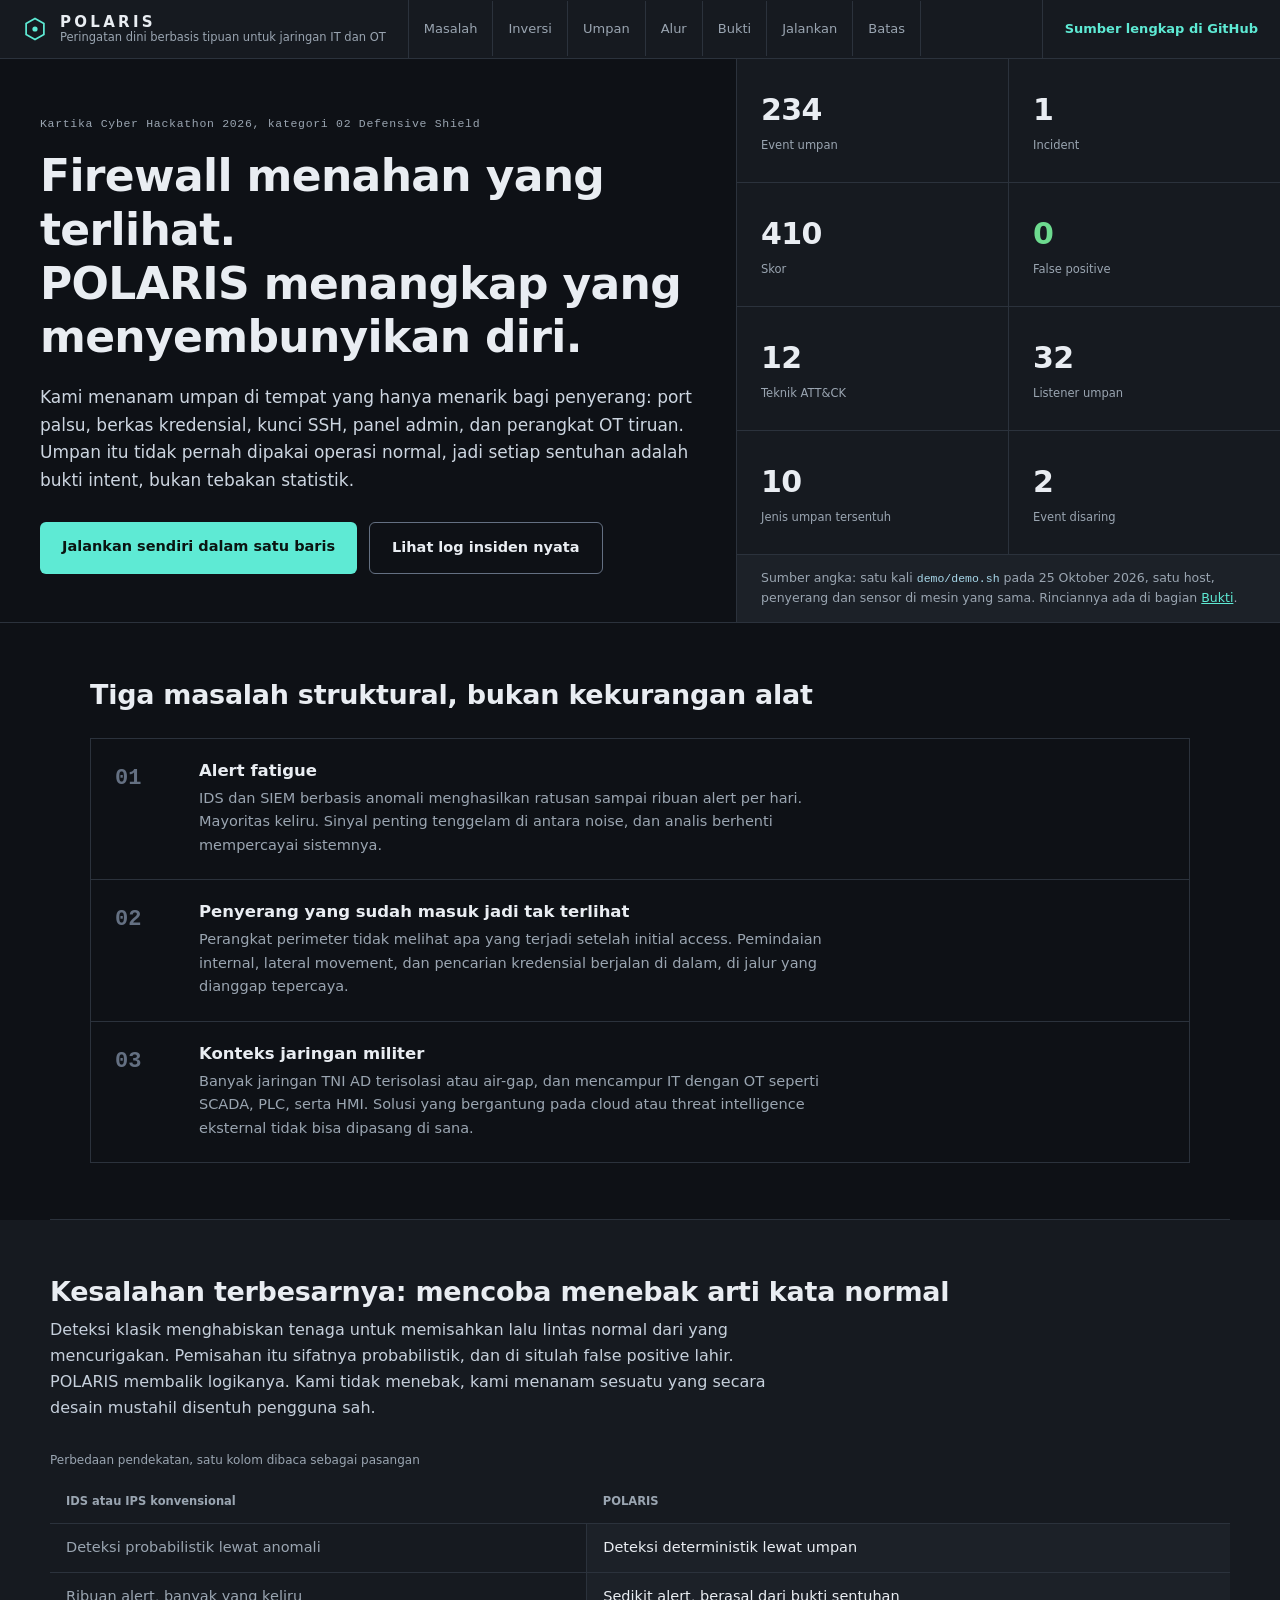
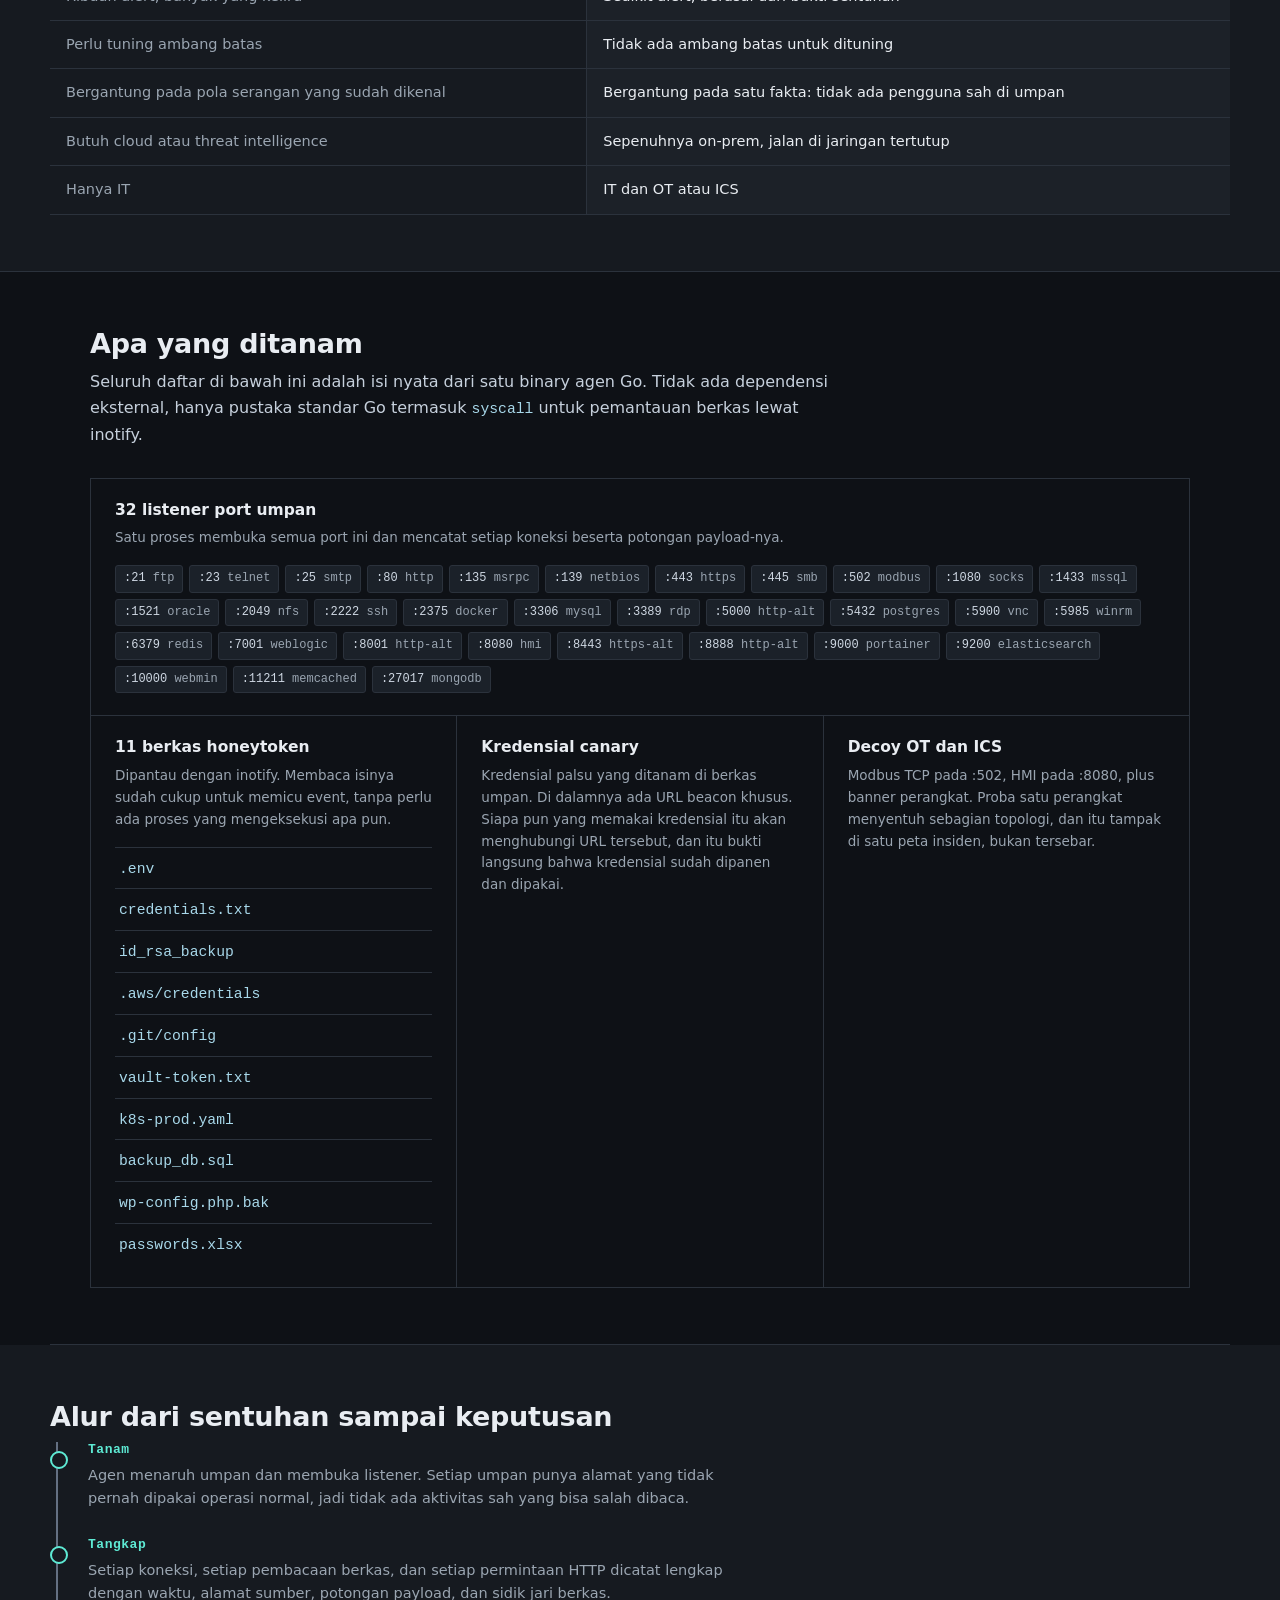
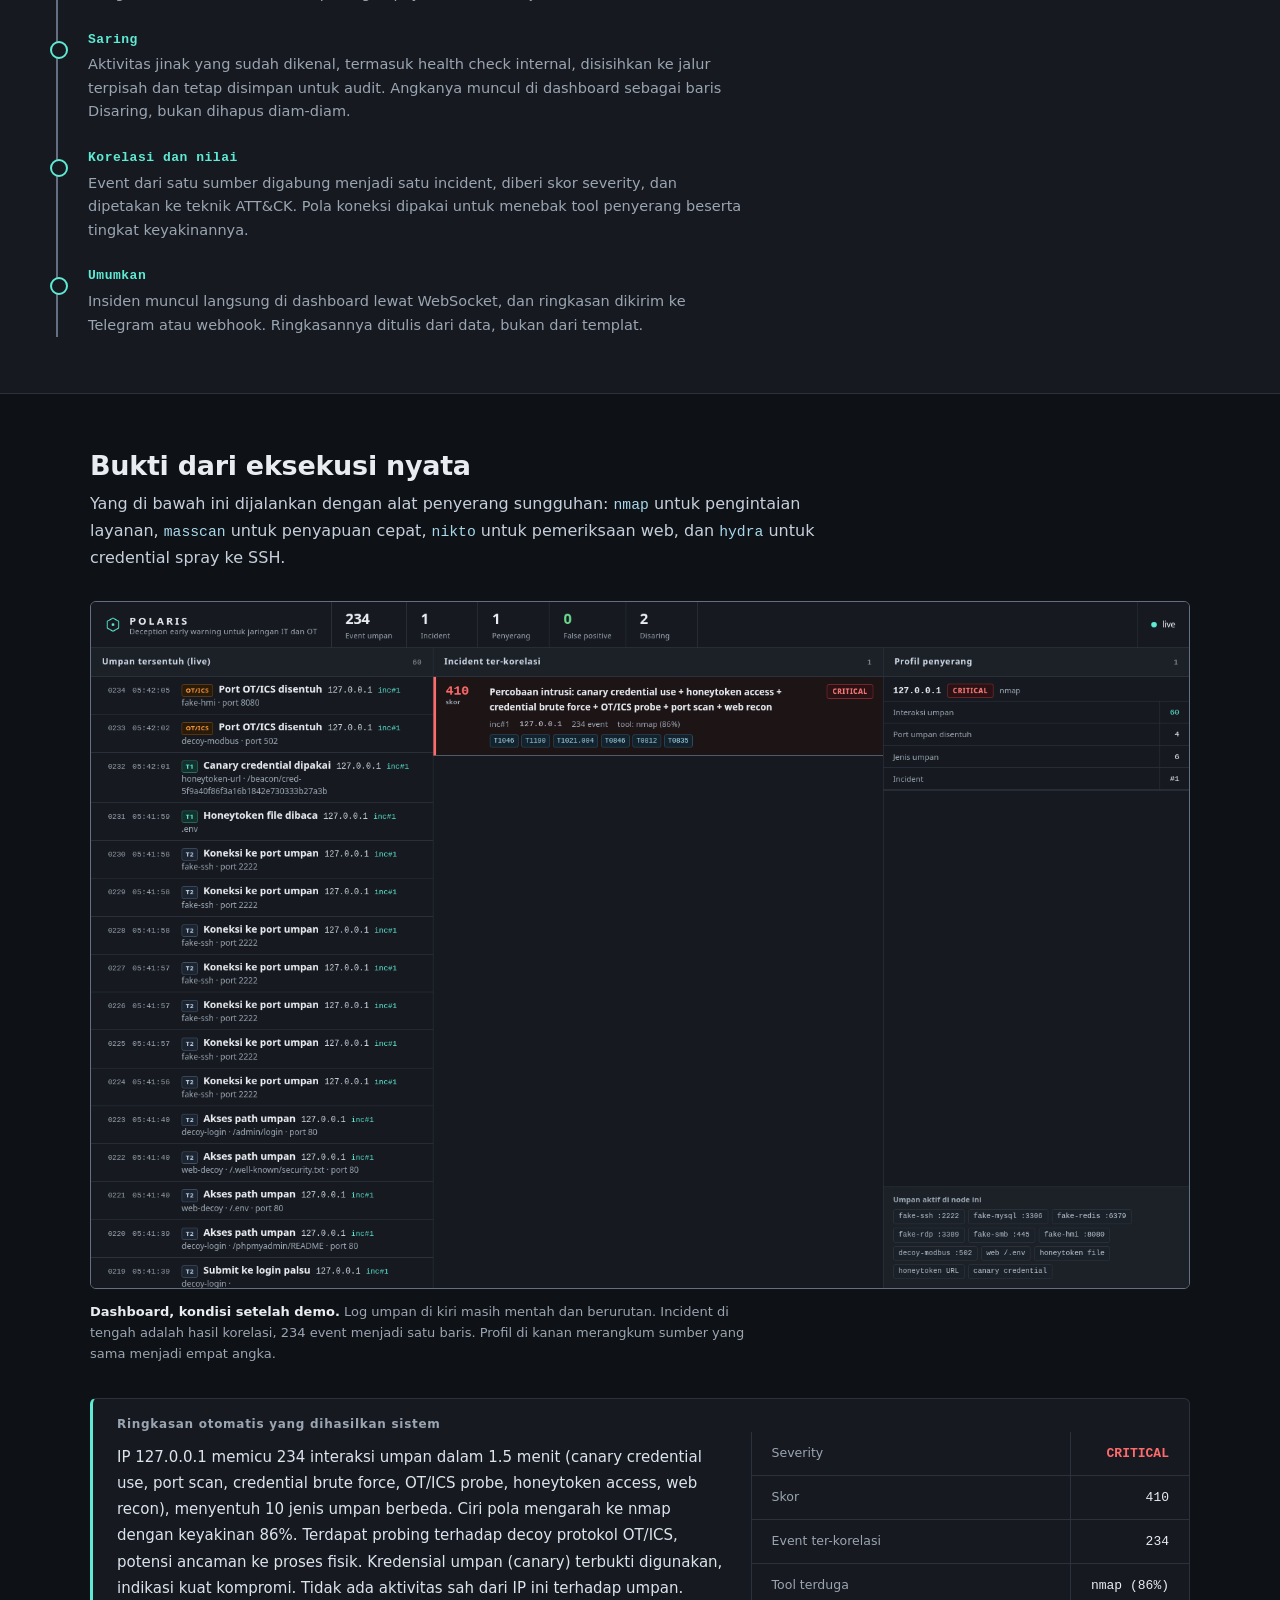
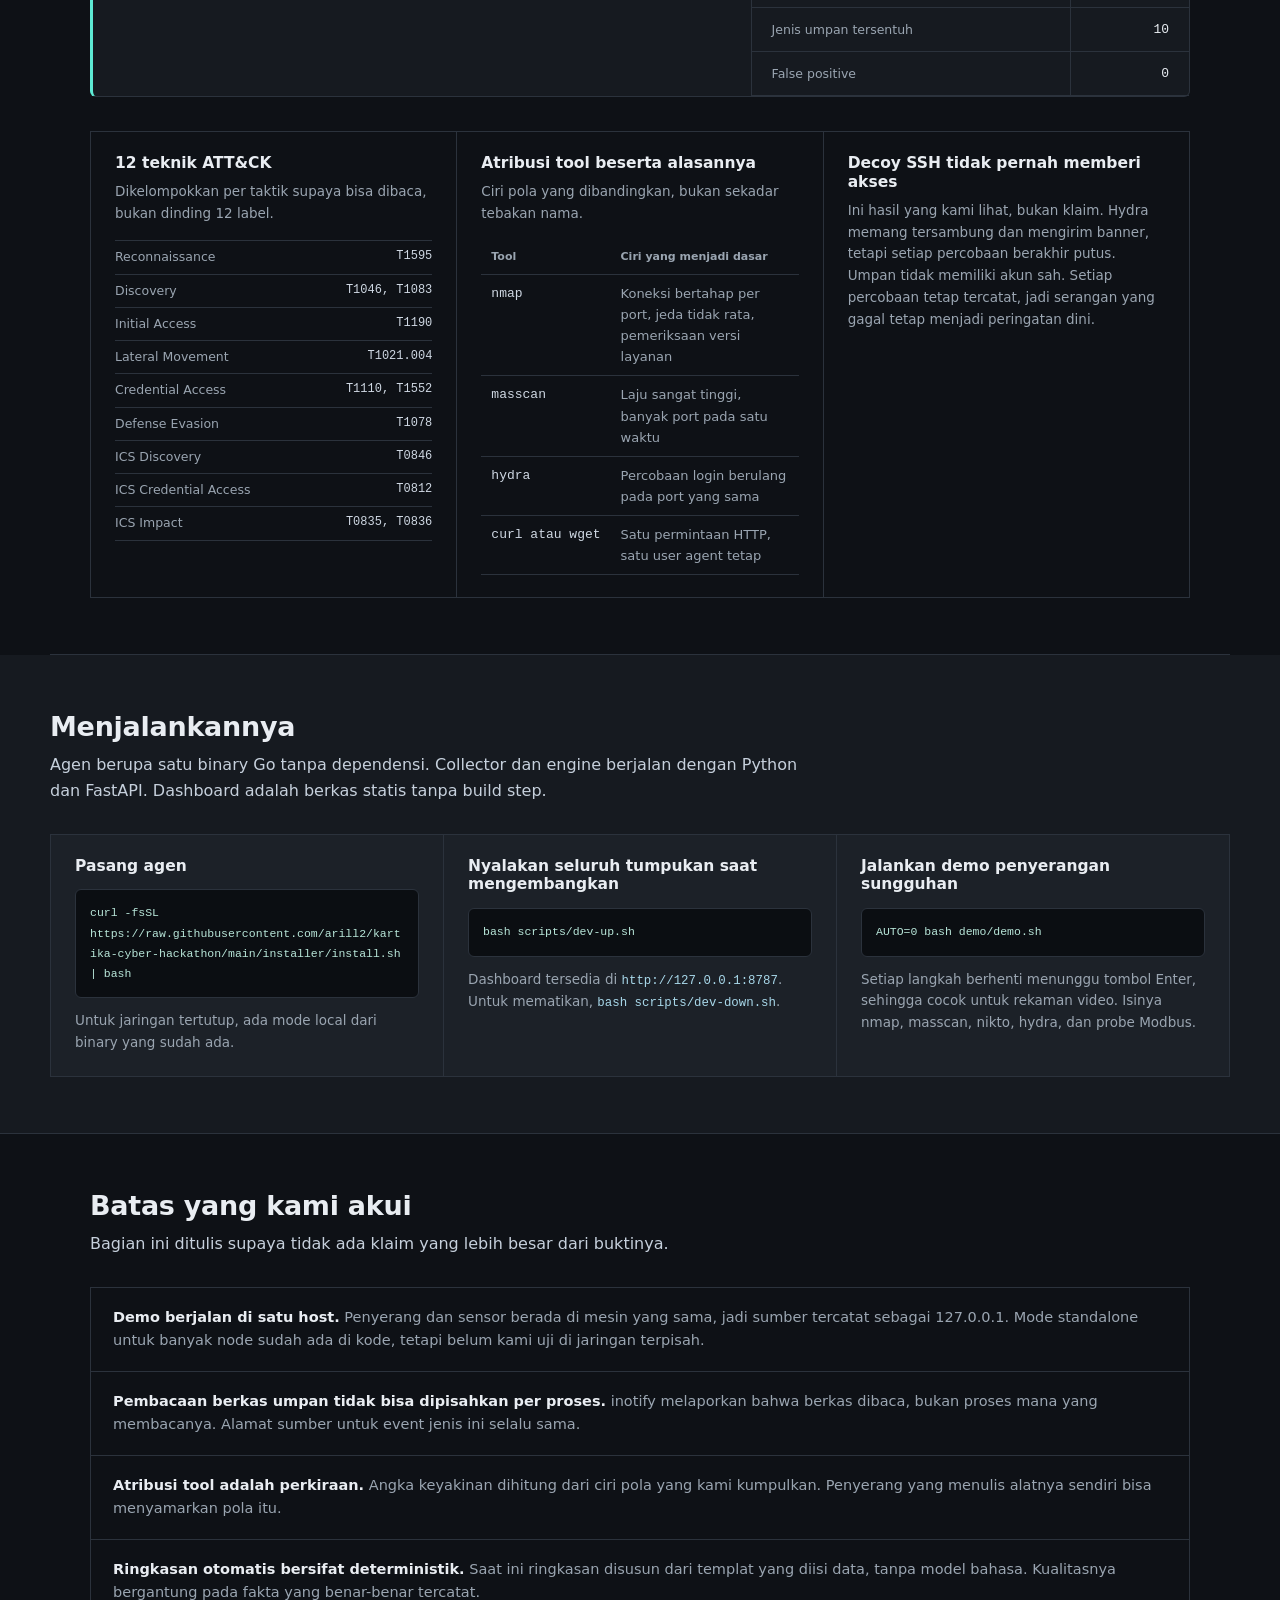
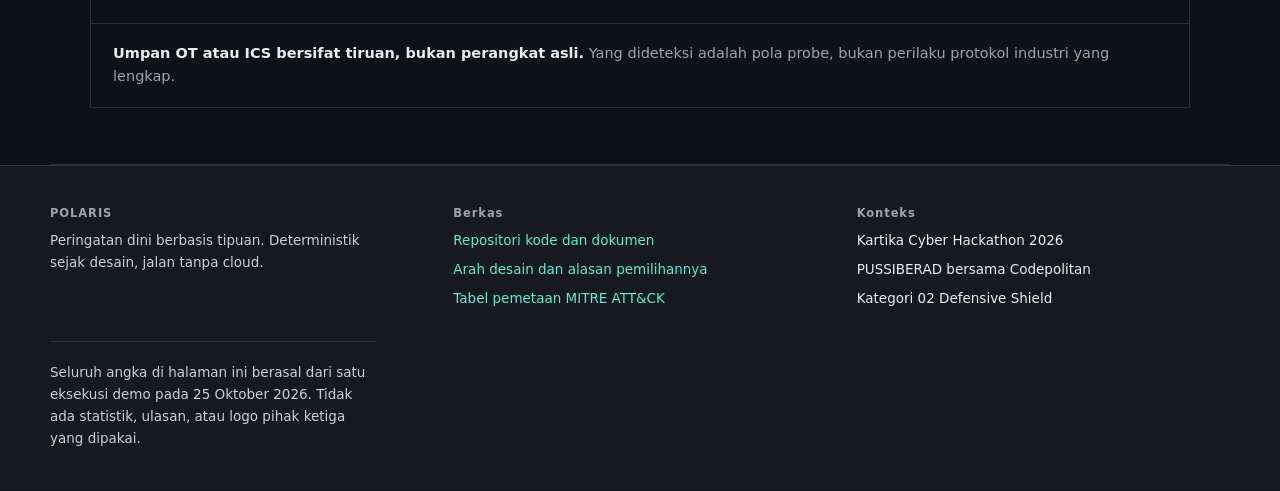
==== index.html @ da4da4ee "pages: POLARIS landing page (Link Karya)" ====
<!doctype html>
<html lang="id">
<head>
<meta charset="utf-8">
<meta name="viewport" content="width=device-width, initial-scale=1">
<title>POLARIS: peringatan dini berbasis tipuan untuk jaringan IT dan OT</title>
<meta name="description" content="POLARIS menanam umpan yang tidak pernah disentuh pengguna sah, sehingga setiap interaksi adalah bukti intent. Deterministik, nol false positive, jalan on-prem tanpa cloud.">
<meta name="theme-color" content="#0e1116">
<meta property="og:title" content="POLARIS: peringatan dini berbasis tipuan untuk jaringan IT dan OT">
<meta property="og:description" content="Setiap interaksi dengan umpan adalah bukti, bukan tebakan. Deterministik, nol false positive, on-prem.">
<meta property="og:type" content="website">
<link rel="icon" href="assets/emblem.svg" type="image/svg+xml">
<link rel="stylesheet" href="style.css">
</head>
<body>
<a class="skip" href="#main">Lompat ke konten</a>

<header class="topbar">
  <div class="brand">
    <svg class="mark" viewBox="0 0 24 24" fill="none" stroke="currentColor" stroke-width="1.6" aria-hidden="true">
      <path d="M12 2.4 20.2 7v10L12 21.6 3.8 17V7z"/>
      <circle cx="12" cy="12" r="2.4" fill="currentColor" stroke="none"/>
    </svg>
    <span class="brand-text">
      <span class="name">POLARIS</span>
      <span class="tagline">Peringatan dini berbasis tipuan untuk jaringan IT dan OT</span>
    </span>
  </div>

  <nav class="sitenav" aria-label="Bagian halaman">
    <a href="#masalah">Masalah</a>
    <a href="#inversi">Inversi</a>
    <a href="#umpan">Umpan</a>
    <a href="#alur">Alur</a>
    <a href="#bukti">Bukti</a>
    <a href="#jalankan">Jalankan</a>
    <a href="#batas">Batas</a>
  </nav>

  <p class="repo-link">
    <a href="https://github.com/arill2/kartika-cyber-hackathon">Sumber lengkap di GitHub</a>
  </p>
</header>

<main id="main">

  <!-- ============================================================ hero -->
  <section class="hero" aria-labelledby="hero-h">
    <div class="hero-copy">
      <p class="eyebrow">Kartika Cyber Hackathon 2026, kategori 02 Defensive Shield</p>
      <h1 id="hero-h">Firewall menahan yang terlihat.<br>POLARIS menangkap yang menyembunyikan diri.</h1>
      <p class="lede">
        Kami menanam umpan di tempat yang hanya menarik bagi penyerang: port palsu, berkas
        kredensial, kunci SSH, panel admin, dan perangkat OT tiruan. Umpan itu tidak
        pernah dipakai operasi normal, jadi setiap sentuhan adalah bukti intent, bukan
        tebakan statistik.
      </p>
      <p class="cta-row">
        <a class="cta" href="#jalankan">Jalankan sendiri dalam satu baris</a>
        <a class="cta-ghost" href="#bukti">Lihat log insiden nyata</a>
      </p>
    </div>

    <!-- angka di bawah ini berasal dari satu eksekusi demo, bukan perkiraan -->
    <div class="hero-stats">
      <dl class="readouts" aria-label="Hasil satu eksekusi demo di satu host">
        <div class="readout"><dt>Event umpan</dt><dd>234</dd></div>
        <div class="readout"><dt>Incident</dt><dd>1</dd></div>
        <div class="readout"><dt>Skor</dt><dd>410</dd></div>
        <div class="readout ok"><dt>False positive</dt><dd>0</dd></div>
        <div class="readout"><dt>Teknik ATT&amp;CK</dt><dd>12</dd></div>
        <div class="readout"><dt>Listener umpan</dt><dd>32</dd></div>
        <div class="readout"><dt>Jenis umpan tersentuh</dt><dd>10</dd></div>
        <div class="readout"><dt>Event disaring</dt><dd>2</dd></div>
      </dl>
      <p class="readout-note">
        Sumber angka: satu kali <code>demo/demo.sh</code> pada 25 Oktober 2026, satu host,
        penyerang dan sensor di mesin yang sama. Rinciannya ada di bagian
        <a href="#bukti">Bukti</a>.
      </p>
    </div>
  </section>

  <!-- ============================================================ masalah -->
  <section id="masalah" class="band" aria-labelledby="masalah-h">
    <h2 id="masalah-h">Tiga masalah struktural, bukan kekurangan alat</h2>
    <ol class="findings">
      <li>
        <span class="num">01</span>
        <div>
          <h3>Alert fatigue</h3>
          <p>IDS dan SIEM berbasis anomali menghasilkan ratusan sampai ribuan alert per hari.
          Mayoritas keliru. Sinyal penting tenggelam di antara noise, dan analis berhenti
          mempercayai sistemnya.</p>
        </div>
      </li>
      <li>
        <span class="num">02</span>
        <div>
          <h3>Penyerang yang sudah masuk jadi tak terlihat</h3>
          <p>Perangkat perimeter tidak melihat apa yang terjadi setelah initial access.
          Pemindaian internal, lateral movement, dan pencarian kredensial berjalan di dalam,
          di jalur yang dianggap tepercaya.</p>
        </div>
      </li>
      <li>
        <span class="num">03</span>
        <div>
          <h3>Konteks jaringan militer</h3>
          <p>Banyak jaringan TNI AD terisolasi atau air-gap, dan mencampur IT dengan OT
          seperti SCADA, PLC, serta HMI. Solusi yang bergantung pada cloud atau threat
          intelligence eksternal tidak bisa dipasang di sana.</p>
        </div>
      </li>
    </ol>
  </section>

  <!-- ============================================================ inversi -->
  <section id="inversi" class="band alt" aria-labelledby="inversi-h">
    <h2 id="inversi-h">Kesalahan terbesarnya: mencoba menebak arti kata normal</h2>
    <p class="wide">
      Deteksi klasik menghabiskan tenaga untuk memisahkan lalu lintas normal dari yang
      mencurigakan. Pemisahan itu sifatnya probabilistik, dan di situlah false positive
      lahir. POLARIS membalik logikanya. Kami tidak menebak, kami menanam sesuatu yang
      secara desain mustahil disentuh pengguna sah.
    </p>

    <table class="compare">
      <caption>Perbedaan pendekatan, satu kolom dibaca sebagai pasangan</caption>
      <thead>
        <tr><th scope="col">IDS atau IPS konvensional</th><th scope="col">POLARIS</th></tr>
      </thead>
      <tbody>
        <tr><td>Deteksi probabilistik lewat anomali</td><td>Deteksi deterministik lewat umpan</td></tr>
        <tr><td>Ribuan alert, banyak yang keliru</td><td>Sedikit alert, berasal dari bukti sentuhan</td></tr>
        <tr><td>Perlu tuning ambang batas</td><td>Tidak ada ambang batas untuk dituning</td></tr>
        <tr><td>Bergantung pada pola serangan yang sudah dikenal</td><td>Bergantung pada satu fakta: tidak ada pengguna sah di umpan</td></tr>
        <tr><td>Butuh cloud atau threat intelligence</td><td>Sepenuhnya on-prem, jalan di jaringan tertutup</td></tr>
        <tr><td>Hanya IT</td><td>IT dan OT atau ICS</td></tr>
      </tbody>
    </table>
  </section>

  <!-- ============================================================ umpan -->
  <section id="umpan" class="band" aria-labelledby="umpan-h">
    <h2 id="umpan-h">Apa yang ditanam</h2>
    <p class="wide">
      Seluruh daftar di bawah ini adalah isi nyata dari satu binary agen Go. Tidak ada
      dependensi eksternal, hanya pustaka standar Go termasuk <code>syscall</code> untuk
      pemantauan berkas lewat inotify.
    </p>

    <div class="tiles wide-first">
      <article class="tile">
        <h3>32 listener port umpan</h3>
        <p class="muted">Satu proses membuka semua port ini dan mencatat setiap koneksi
        beserta potongan payload-nya.</p>
        <ul class="ports">
          <li>:21 <span>ftp</span></li><li>:23 <span>telnet</span></li><li>:25 <span>smtp</span></li>
          <li>:80 <span>http</span></li><li>:135 <span>msrpc</span></li><li>:139 <span>netbios</span></li>
          <li>:443 <span>https</span></li><li>:445 <span>smb</span></li><li>:502 <span>modbus</span></li>
          <li>:1080 <span>socks</span></li><li>:1433 <span>mssql</span></li><li>:1521 <span>oracle</span></li>
          <li>:2049 <span>nfs</span></li><li>:2222 <span>ssh</span></li><li>:2375 <span>docker</span></li>
          <li>:3306 <span>mysql</span></li><li>:3389 <span>rdp</span></li><li>:5000 <span>http-alt</span></li>
          <li>:5432 <span>postgres</span></li><li>:5900 <span>vnc</span></li><li>:5985 <span>winrm</span></li>
          <li>:6379 <span>redis</span></li><li>:7001 <span>weblogic</span></li><li>:8001 <span>http-alt</span></li>
          <li>:8080 <span>hmi</span></li><li>:8443 <span>https-alt</span></li><li>:8888 <span>http-alt</span></li>
          <li>:9000 <span>portainer</span></li><li>:9200 <span>elasticsearch</span></li><li>:10000 <span>webmin</span></li>
          <li>:11211 <span>memcached</span></li><li>:27017 <span>mongodb</span></li>
        </ul>
      </article>

      <article class="tile">
        <h3>11 berkas honeytoken</h3>
        <p class="muted">Dipantau dengan inotify. Membaca isinya sudah cukup untuk memicu
        event, tanpa perlu ada proses yang mengeksekusi apa pun.</p>
        <ul class="files">
          <li><code>.env</code></li>
          <li><code>credentials.txt</code></li>
          <li><code>id_rsa_backup</code></li>
          <li><code>.aws/credentials</code></li>
          <li><code>.git/config</code></li>
          <li><code>vault-token.txt</code></li>
          <li><code>k8s-prod.yaml</code></li>
          <li><code>backup_db.sql</code></li>
          <li><code>wp-config.php.bak</code></li>
          <li><code>passwords.xlsx</code></li>
        </ul>
      </article>

      <article class="tile">
        <h3>Kredensial canary</h3>
        <p class="muted">Kredensial palsu yang ditanam di berkas umpan. Di dalamnya ada URL
        beacon khusus. Siapa pun yang memakai kredensial itu akan menghubungi URL tersebut,
        dan itu bukti langsung bahwa kredensial sudah dipanen dan dipakai.</p>
      </article>

      <article class="tile">
        <h3>Decoy OT dan ICS</h3>
        <p class="muted">Modbus TCP pada :502, HMI pada :8080, plus banner perangkat.
        Proba satu perangkat menyentuh sebagian topologi, dan itu tampak di satu peta
        insiden, bukan tersebar.</p>
      </article>
    </div>
  </section>

  <!-- ============================================================ alur -->
  <section id="alur" class="band alt" aria-labelledby="alur-h">
    <h2 id="alur-h">Alur dari sentuhan sampai keputusan</h2>
    <ol class="pipeline">
      <li>
        <h3>Tanam</h3>
        <p>Agen menaruh umpan dan membuka listener. Setiap umpan punya alamat yang tidak
        pernah dipakai operasi normal, jadi tidak ada aktivitas sah yang bisa salah dibaca.</p>
      </li>
      <li>
        <h3>Tangkap</h3>
        <p>Setiap koneksi, setiap pembacaan berkas, dan setiap permintaan HTTP dicatat
        lengkap dengan waktu, alamat sumber, potongan payload, dan sidik jari berkas.</p>
      </li>
      <li>
        <h3>Saring</h3>
        <p>Aktivitas jinak yang sudah dikenal, termasuk health check internal, disisihkan
        ke jalur terpisah dan tetap disimpan untuk audit. Angkanya muncul di dashboard
        sebagai baris Disaring, bukan dihapus diam-diam.</p>
      </li>
      <li>
        <h3>Korelasi dan nilai</h3>
        <p>Event dari satu sumber digabung menjadi satu incident, diberi skor severity,
        dan dipetakan ke teknik ATT&amp;CK. Pola koneksi dipakai untuk menebak tool penyerang
        beserta tingkat keyakinannya.</p>
      </li>
      <li>
        <h3>Umumkan</h3>
        <p>Insiden muncul langsung di dashboard lewat WebSocket, dan ringkasan dikirim ke
        Telegram atau webhook. Ringkasannya ditulis dari data, bukan dari templat.</p>
      </li>
    </ol>
  </section>

  <!-- ============================================================ bukti -->
  <section id="bukti" class="band" aria-labelledby="bukti-h">
    <h2 id="bukti-h">Bukti dari eksekusi nyata</h2>
    <p class="wide">
      Yang di bawah ini dijalankan dengan alat penyerang sungguhan: <code>nmap</code> untuk
      pengintaian layanan, <code>masscan</code> untuk penyapuan cepat, <code>nikto</code>
      untuk pemeriksaan web, dan <code>hydra</code> untuk credential spray ke SSH.
    </p>

    <figure class="shot">
      <img src="assets/dashboard-desktop.png" width="1600" height="1000" loading="lazy"
           alt="Dashboard POLARIS: kolom kiri berisi log umpan yang tertangkap berurutan, kolom tengah berisi incident ter-korelasi bernilai 410 dengan label CRITICAL, kolom kanan berisi profil penyerang.">
      <figcaption>
        <strong>Dashboard, kondisi setelah demo.</strong> Log umpan di kiri masih mentah dan
        berurutan. Incident di tengah adalah hasil korelasi, 234 event menjadi satu baris.
        Profil di kanan merangkum sumber yang sama menjadi empat angka.
      </figcaption>
    </figure>

    <div class="verdict">
      <h3>Ringkasan otomatis yang dihasilkan sistem</h3>
      <p class="quote">
        IP 127.0.0.1 memicu 234 interaksi umpan dalam 1.5 menit (canary credential use, port
        scan, credential brute force, OT/ICS probe, honeytoken access, web recon), menyentuh
        10 jenis umpan berbeda. Ciri pola mengarah ke nmap dengan keyakinan 86%. Terdapat
        probing terhadap decoy protokol OT/ICS, potensi ancaman ke proses fisik. Kredensial
        umpan (canary) terbukti digunakan, indikasi kuat kompromi. Tidak ada aktivitas sah
        dari IP ini terhadap umpan.
      </p>
      <dl class="spec">
        <dt>Severity</dt><dd class="hi">CRITICAL</dd>
        <dt>Skor</dt><dd>410</dd>
        <dt>Event ter-korelasi</dt><dd>234</dd>
        <dt>Tool terduga</dt><dd>nmap (86%)</dd>
        <dt>Jenis umpan tersentuh</dt><dd>10</dd>
        <dt>False positive</dt><dd>0</dd>
      </dl>
    </div>

    <div class="tiles">
      <article class="tile">
        <h3>12 teknik ATT&amp;CK</h3>
        <p class="muted">Dikelompokkan per taktik supaya bisa dibaca, bukan dinding 12 label.</p>
        <dl class="mitre">
          <dt>Reconnaissance</dt><dd>T1595</dd>
          <dt>Discovery</dt><dd>T1046, T1083</dd>
          <dt>Initial Access</dt><dd>T1190</dd>
          <dt>Lateral Movement</dt><dd>T1021.004</dd>
          <dt>Credential Access</dt><dd>T1110, T1552</dd>
          <dt>Defense Evasion</dt><dd>T1078</dd>
          <dt>ICS Discovery</dt><dd>T0846</dd>
          <dt>ICS Credential Access</dt><dd>T0812</dd>
          <dt>ICS Impact</dt><dd>T0835, T0836</dd>
        </dl>
      </article>

      <article class="tile">
        <h3>Atribusi tool beserta alasannya</h3>
        <p class="muted">Ciri pola yang dibandingkan, bukan sekadar tebakan nama.</p>
        <table class="mini">
          <thead><tr><th scope="col">Tool</th><th scope="col">Ciri yang menjadi dasar</th></tr></thead>
          <tbody>
            <tr><td>nmap</td><td>Koneksi bertahap per port, jeda tidak rata, pemeriksaan versi layanan</td></tr>
            <tr><td>masscan</td><td>Laju sangat tinggi, banyak port pada satu waktu</td></tr>
            <tr><td>hydra</td><td>Percobaan login berulang pada port yang sama</td></tr>
            <tr><td>curl atau wget</td><td>Satu permintaan HTTP, satu user agent tetap</td></tr>
          </tbody>
        </table>
      </article>

      <article class="tile">
        <h3>Decoy SSH tidak pernah memberi akses</h3>
        <p class="muted">Ini hasil yang kami lihat, bukan klaim. Hydra memang tersambung dan
        mengirim banner, tetapi setiap percobaan berakhir putus. Umpan tidak memiliki akun
        sah. Setiap percobaan tetap tercatat, jadi serangan yang gagal tetap menjadi
        peringatan dini.</p>
      </article>
    </div>
  </section>

  <!-- ============================================================ jalankan -->
  <section id="jalankan" class="band alt" aria-labelledby="jalankan-h">
    <h2 id="jalankan-h">Menjalankannya</h2>
    <p class="wide">
      Agen berupa satu binary Go tanpa dependensi. Collector dan engine berjalan dengan
      Python dan FastAPI. Dashboard adalah berkas statis tanpa build step.
    </p>

    <div class="tiles">
      <article class="tile code">
        <h3>Pasang agen</h3>
        <pre><code>curl -fsSL https://raw.githubusercontent.com/arill2/kartika-cyber-hackathon/main/installer/install.sh | bash</code></pre>
        <p class="muted">Untuk jaringan tertutup, ada mode local dari binary yang sudah ada.</p>
      </article>

      <article class="tile code">
        <h3>Nyalakan seluruh tumpukan saat mengembangkan</h3>
        <pre><code>bash scripts/dev-up.sh</code></pre>
        <p class="muted">Dashboard tersedia di <code>http://127.0.0.1:8787</code>. Untuk
        mematikan, <code>bash scripts/dev-down.sh</code>.</p>
      </article>

      <article class="tile code">
        <h3>Jalankan demo penyerangan sungguhan</h3>
        <pre><code>AUTO=0 bash demo/demo.sh</code></pre>
        <p class="muted">Setiap langkah berhenti menunggu tombol Enter, sehingga cocok untuk
        rekaman video. Isinya nmap, masscan, nikto, hydra, dan probe Modbus.</p>
      </article>
    </div>
  </section>

  <!-- ============================================================ batas -->
  <section id="batas" class="band" aria-labelledby="batas-h">
    <h2 id="batas-h">Batas yang kami akui</h2>
    <p class="wide">
      Bagian ini ditulis supaya tidak ada klaim yang lebih besar dari buktinya.
    </p>
    <ul class="limits">
      <li>
        <strong>Demo berjalan di satu host.</strong> Penyerang dan sensor berada di mesin
        yang sama, jadi sumber tercatat sebagai 127.0.0.1. Mode standalone untuk banyak node
        sudah ada di kode, tetapi belum kami uji di jaringan terpisah.
      </li>
      <li>
        <strong>Pembacaan berkas umpan tidak bisa dipisahkan per proses.</strong> inotify
        melaporkan bahwa berkas dibaca, bukan proses mana yang membacanya. Alamat sumber
        untuk event jenis ini selalu sama.
      </li>
      <li>
        <strong>Atribusi tool adalah perkiraan.</strong> Angka keyakinan dihitung dari ciri
        pola yang kami kumpulkan. Penyerang yang menulis alatnya sendiri bisa menyamarkan
        pola itu.
      </li>
      <li>
        <strong>Ringkasan otomatis bersifat deterministik.</strong> Saat ini ringkasan
        disusun dari templat yang diisi data, tanpa model bahasa. Kualitasnya bergantung
        pada fakta yang benar-benar tercatat.
      </li>
      <li>
        <strong>Umpan OT atau ICS bersifat tiruan, bukan perangkat asli.</strong> Yang
        dideteksi adalah pola probe, bukan perilaku protokol industri yang lengkap.
      </li>
    </ul>
  </section>

</main>

<footer class="footer">
  <div class="footer-grid">
    <div class="foot-block">
      <h2>POLARIS</h2>
      <p>Peringatan dini berbasis tipuan. Deterministik sejak desain, jalan tanpa cloud.</p>
    </div>
    <div class="foot-block">
      <h2>Berkas</h2>
      <ul>
        <li><a href="https://github.com/arill2/kartika-cyber-hackathon">Repositori kode dan dokumen</a></li>
        <li><a href="https://github.com/arill2/kartika-cyber-hackathon/blob/main/DESIGN.md">Arah desain dan alasan pemilihannya</a></li>
        <li><a href="https://github.com/arill2/kartika-cyber-hackathon/blob/main/docs/12-mitre-mapping.md">Tabel pemetaan MITRE ATT&amp;CK</a></li>
      </ul>
    </div>
    <div class="foot-block">
      <h2>Konteks</h2>
      <ul>
        <li>Kartika Cyber Hackathon 2026</li>
        <li>PUSSIBERAD bersama Codepolitan</li>
        <li>Kategori 02 Defensive Shield</li>
      </ul>
    </div>
  </div>
  <p class="foot-note">
    Seluruh angka di halaman ini berasal dari satu eksekusi demo pada 25 Oktober 2026.
    Tidak ada statistik, ulasan, atau logo pihak ketiga yang dipakai.
  </p>
</footer>

</body>
</html>
---- style.css ----
/* POLARIS landing page
   Direction dan alasan: DESIGN.md. Filter: antislop (R-02 tanpa em dash,
   R-25 kontras dihitung dengan scripts/contrast-check.py, R-27 tiap keadaan,
   R-32 fokus terlihat, R-15 tombol spesifik).
   Tata bahasa visual dipinjam dari referensi yang sama dengan dashboard:
   seam antar blok, nameplate, angka dulu lalu label. */

:root{
  --bg:#0e1116;
  --panel:#161a20;
  --panel-2:#1c2128;
  --panel-3:#20262e;
  --seam:#2b323c;
  --line-strong:#647082;   /* batas kontrol interaktif: 3.48:1 */
  --text:#e9edf2;
  --muted:#9aa5b1;
  --accent:#5eead4;        /* hanya untuk interaksi dan tanda langsung */
  --sev-critical:#ff6b6b;
  --sev-high:#ff9f43;
  --sev-low:#6ddb8f;

  --r-1:3px; --r-2:6px; --r-3:10px;

  --f-ui:ui-sans-serif,system-ui,-apple-system,"Segoe UI",Roboto,"Helvetica Neue",Arial,sans-serif;
  --f-data:ui-monospace,SFMono-Regular,"SF Mono",Menlo,Consolas,"Liberation Mono",monospace;

  --wrap:1180px;
}

*{box-sizing:border-box}
html{scroll-behavior:smooth}
body{
  margin:0; background:var(--bg); color:var(--text);
  font:16px/1.62 var(--f-ui);
  -webkit-text-size-adjust:100%;
}
img{max-width:100%;height:auto;display:block}
h1,h2,h3{margin:0;font-weight:650;line-height:1.22}
p{margin:0}
a{color:var(--accent)}
a:focus-visible,button:focus-visible,[tabindex]:focus-visible{
  outline:2px solid var(--accent); outline-offset:2px; border-radius:var(--r-1);
}
.skip{position:absolute;left:-9999px;top:0;background:var(--accent);color:#0e1116;padding:10px 14px;z-index:99;font-weight:650}
.skip:focus{left:0}
.sr-only{position:absolute;width:1px;height:1px;overflow:hidden;clip:rect(0 0 0 0)}
code{font-family:var(--f-data);font-size:.92em;color:#a8d8ea}

/* ---------------------------------------------------------------- nameplate */
.topbar{
  display:flex;align-items:center;gap:0;flex-wrap:wrap;
  background:var(--panel);border-bottom:1px solid var(--seam);
  position:sticky;top:0;z-index:20
}
.brand{display:flex;align-items:center;gap:12px;padding:13px 22px;border-right:1px solid var(--seam)}
.mark{width:26px;height:26px;color:var(--accent);flex:none}
.brand-text{display:flex;flex-direction:column;line-height:1.2}
.name{font-weight:750;letter-spacing:.22em;font-size:15px}
.tagline{font-size:11.5px;color:var(--muted)}

.sitenav{display:flex;flex-wrap:wrap;flex:1}
.sitenav a{
  color:var(--muted);text-decoration:none;font-size:13px;
  padding:17px 15px;border-right:1px solid var(--seam)
}
.sitenav a:hover{color:var(--text);background:var(--panel-3)}

.repo-link{margin:0;padding:0 22px;font-size:13px;border-left:1px solid var(--seam);align-self:stretch;display:flex;align-items:center}
.repo-link a{text-decoration:none;font-weight:650}
.repo-link a:hover{text-decoration:underline}

/* ---------------------------------------------------------------- hero */
.hero{
  display:grid;grid-template-columns:minmax(0,1.15fr) minmax(0,.85fr);gap:0;
  border-bottom:1px solid var(--seam)
}
.hero-copy{padding:56px 40px 48px 40px;max-width:760px}
.eyebrow{
  font-family:var(--f-data);font-size:11.5px;color:var(--muted);
  letter-spacing:.06em;margin-bottom:16px
}
.hero h1{font-size:clamp(29px,3.5vw,44px);letter-spacing:-.015em}
.lede{margin-top:20px;font-size:17px;color:#cdd6e1;max-width:62ch}
.cta-row{margin-top:28px;display:flex;gap:12px;flex-wrap:wrap}
.cta,.cta-ghost{
  display:inline-block;padding:13px 22px;border-radius:var(--r-2);
  font-size:14.5px;font-weight:650;text-decoration:none;min-height:46px
}
.cta{background:var(--accent);color:#0b1512}
.cta:hover{background:#7ff0dc}
.cta-ghost{border:1px solid var(--line-strong);color:var(--text)}
.cta-ghost:hover{border-color:var(--accent);color:var(--accent)}

.readouts{
  margin:0;display:grid;grid-template-columns:repeat(2,1fr);gap:1px;
  background:var(--seam);flex:1;min-height:0
}
.hero-stats{
  display:flex;flex-direction:column;
  border-left:1px solid var(--seam);background:var(--panel);min-width:0
}
.readout{
  background:var(--panel);display:flex;flex-direction:column-reverse;
  justify-content:center;gap:2px;padding:22px 24px
}
.readout dd{margin:0;font-size:30px;font-weight:700;font-variant-numeric:tabular-nums;letter-spacing:-.02em}
.readout dt{font-size:11.5px;color:var(--muted)}
.readout.ok dd{color:var(--sev-low)}
.readout-note{
  background:var(--panel-2);color:var(--muted);
  font-size:12.5px;padding:13px 24px;margin:0;border-top:1px solid var(--seam)
}

/* ---------------------------------------------------------------- bands */
.band{
  padding:56px 40px;border-bottom:1px solid var(--seam);
  max-width:var(--wrap);margin:0 auto
}
.band.alt{
  background:var(--panel);max-width:none;
  padding-left:max(40px, calc((100% - var(--wrap)) / 2));
  padding-right:max(40px, calc((100% - var(--wrap)) / 2))
}
.band h2{font-size:clamp(21px,2.4vw,27px);letter-spacing:-.01em;margin-bottom:8px}
.band .wide{max-width:74ch;color:#c6d0dc;margin-bottom:30px}
.muted{color:var(--muted);font-size:13.5px}

/* ---------------------------------------------------------------- findings */
.findings{list-style:none;padding:0;margin:26px 0 0;display:grid;gap:1px;background:var(--seam);border:1px solid var(--seam)}
.findings li{background:var(--bg);display:grid;grid-template-columns:64px 1fr;gap:20px;padding:22px 24px}
.findings .num{font-family:var(--f-data);font-size:22px;font-weight:700;color:var(--line-strong)}
.findings h3{font-size:16.5px;margin-bottom:6px}
.findings p{color:var(--muted);font-size:14.5px;max-width:70ch}

/* ---------------------------------------------------------------- compare table */
.compare{width:100%;border-collapse:collapse;font-size:14.5px}
.compare caption{text-align:left;color:var(--muted);font-size:12px;padding-bottom:10px}
.compare th,.compare td{text-align:left;padding:12px 16px;border-bottom:1px solid var(--seam);vertical-align:top}
.compare thead th{font-size:11.5px;color:var(--muted);font-weight:650}
.compare tbody tr td:last-child{color:var(--text);border-left:1px solid var(--seam);background:var(--panel-2)}
.compare tbody tr td:first-child{color:var(--muted)}

/* ---------------------------------------------------------------- tiles */
.tiles{display:grid;grid-template-columns:repeat(auto-fit,minmax(300px,1fr));gap:1px;background:var(--seam);border:1px solid var(--seam);margin-top:8px}
.tile{background:var(--bg);padding:22px 24px;min-width:0}
.band.alt .tile{background:var(--panel-2)}
.tile h3{font-size:15.5px;margin-bottom:8px}

/* daftar port butuh lebar penuh supaya chip tersusun rapi, sisanya tiga kolom */
.tiles.wide-first{grid-template-columns:repeat(3,1fr)}
.tiles.wide-first .tile:first-child{grid-column:1 / -1}

.ports{list-style:none;padding:0;margin:16px 0 0;display:flex;flex-wrap:wrap;gap:6px}
.ports li{
  font-family:var(--f-data);font-size:12px;color:#cfd8e3;
  background:#1b2129;border:1px solid var(--seam);border-radius:var(--r-1);padding:3px 8px
}
.ports li span{color:var(--muted)}

.files{list-style:none;padding:0;margin:16px 0 0;display:grid;gap:1px;background:var(--seam);border-top:1px solid var(--seam)}
.files li{background:var(--bg);padding:7px 4px}
.band.alt .files li{background:var(--panel-2)}

/* ---------------------------------------------------------------- pipeline */
.pipeline{list-style:none;counter-reset:step;padding:0;margin:0;border-left:2px solid var(--line-strong);margin-left:6px}
.pipeline li{counter-increment:step;position:relative;padding:0 0 26px 30px}
.pipeline li::before{
  content:"";position:absolute;left:-8px;top:9px;width:14px;height:14px;
  border-radius:50%;background:var(--bg);border:2px solid var(--accent)
}
.band.alt .pipeline li::before{background:var(--panel)}
.pipeline h3{font-family:var(--f-data);font-size:13px;letter-spacing:.04em;color:var(--accent);margin-bottom:6px}
.pipeline p{color:var(--muted);font-size:14.5px;max-width:72ch}
.pipeline li:last-child{padding-bottom:0}

/* ---------------------------------------------------------------- evidence */
.shot{margin:0 0 34px}
.shot img{border:1px solid var(--line-strong);border-radius:var(--r-2)}
.shot figcaption{color:var(--muted);font-size:13px;margin-top:12px;max-width:80ch}
.shot figcaption strong{color:var(--text);font-weight:650}

.verdict{border:1px solid var(--seam);border-left:3px solid var(--accent);border-radius:var(--r-2);background:var(--panel);padding:0;margin-bottom:34px;display:grid;grid-template-columns:minmax(0,1.5fr) minmax(0,1fr)}
.verdict h3{font-size:12px;color:var(--muted);letter-spacing:.06em;padding:18px 24px 0;grid-column:1/-1}
.quote{margin:0;padding:12px 24px 24px;font-size:15px;line-height:1.75;color:#dbe3ec}
.spec{display:grid;grid-template-columns:1fr auto;margin:0;border-left:1px solid var(--seam)}
.spec dt{padding:11px 20px;font-size:12.5px;color:var(--muted);border-bottom:1px solid var(--seam);align-self:end}
.spec dd{margin:0;padding:11px 20px;font-family:var(--f-data);font-size:13px;text-align:right;border-bottom:1px solid var(--seam);border-left:1px solid var(--seam)}
.spec dd.hi{color:var(--sev-critical);font-weight:700}

.mitre{display:grid;grid-template-columns:1fr auto;margin:16px 0 0;gap:0;border-top:1px solid var(--seam)}
.mitre dt{padding:6px 0;font-size:12.5px;color:var(--muted);border-bottom:1px solid var(--seam)}
.mitre dd{margin:0;padding:6px 0 6px 14px;font-family:var(--f-data);font-size:12px;color:#cfd8e3;text-align:right;border-bottom:1px solid var(--seam)}

.mini{width:100%;border-collapse:collapse;font-size:13px;margin-top:16px}
.mini th,.mini td{text-align:left;padding:8px 10px;border-bottom:1px solid var(--seam);vertical-align:top}
.mini th{font-size:11px;color:var(--muted);font-weight:650}
.mini td:first-child{font-family:var(--f-data);color:#cfd8e3;white-space:nowrap}
.mini td:last-child{color:var(--muted)}

/* ---------------------------------------------------------------- code tiles */
.code pre{
  margin:14px 0 12px;background:#0b0e12;border:1px solid var(--seam);
  border-radius:var(--r-2);padding:13px 14px;overflow-x:auto;font-size:12.5px
}
.code pre code{color:#b8e6d9;white-space:pre-wrap;overflow-wrap:anywhere}

/* ---------------------------------------------------------------- limits */
.limits{list-style:none;padding:0;margin:0;display:grid;gap:1px;background:var(--seam);border:1px solid var(--seam)}
.limits li{background:var(--bg);padding:18px 22px;font-size:14.5px;color:var(--muted);max-width:none}
.limits strong{color:var(--text);font-weight:650}

/* ---------------------------------------------------------------- footer */
.footer{
  background:var(--panel);border-top:1px solid var(--seam);
  padding:40px max(40px, calc((100% - var(--wrap)) / 2))
}
.footer-grid{display:grid;grid-template-columns:repeat(auto-fit,minmax(230px,1fr));gap:30px}
.footer h2{font-size:11.5px;color:var(--muted);letter-spacing:.08em;margin-bottom:10px}
.footer p{font-size:13.5px;color:#c6d0dc;max-width:38ch}
.footer ul{list-style:none;padding:0;margin:0;display:grid;gap:7px;font-size:13.5px}
.footer a{text-decoration:none}
.footer a:hover{text-decoration:underline}
.foot-note{
  border-top:1px solid var(--seam);padding-top:20px;margin:32px 0 0;
  color:var(--muted);font-size:12.5px;max-width:92ch
}

/* ---------------------------------------------------------------- small screens */
@media (max-width:900px){
  .hero{grid-template-columns:1fr}
  .hero-copy{padding:38px 22px 30px}
  .hero-stats{border-left:0;border-top:1px solid var(--seam)}
  .band{padding:40px 22px}
  .band.alt{padding-left:22px;padding-right:22px}

  /* kepala halaman jadi tiga baris rata di layar sempit, dan berhenti menempel
     supaya tidak memakan tinggi layar ponsel */
  .topbar{position:static;flex-direction:column;align-items:stretch}
  .brand{border-right:0;border-bottom:1px solid var(--seam)}
  .sitenav{order:2;width:100%}
  .sitenav a{flex:1 1 24%;text-align:center;padding:12px 6px;border-right:1px solid var(--seam);border-bottom:1px solid var(--seam)}
  .repo-link{order:3;width:100%;padding:12px 16px;justify-content:center;border-left:0;border-top:1px solid var(--seam)}

  .verdict{grid-template-columns:1fr}
  .spec{border-left:0;border-top:1px solid var(--seam)}
  .findings li{grid-template-columns:44px 1fr;gap:14px;padding:18px}
  .footer{padding:32px 22px}
}
@media (max-width:1000px){
  .tiles.wide-first{grid-template-columns:repeat(2,1fr)}
}
@media (max-width:700px){
  .tiles.wide-first{grid-template-columns:1fr}
}@media (max-width:520px){
  .readout{padding:16px}
  .readout dd{font-size:25px}
  .brand,.repo-link{padding-left:16px;padding-right:16px}
}

/* Konsol dan halaman ini gelap karena alasan operasional: ruang SOC bekerja
   dengan lampu rendah selama shift panjang, dan halaman harus sewarna dengan
   perangkat yang dibaca di sana. Ini pilihan branding, bukan default. */
::selection{background:var(--accent);color:#0b1512}

@media (prefers-reduced-motion:reduce){
  html{scroll-behavior:auto}
  *{transition:none !important;animation:none !important}
}
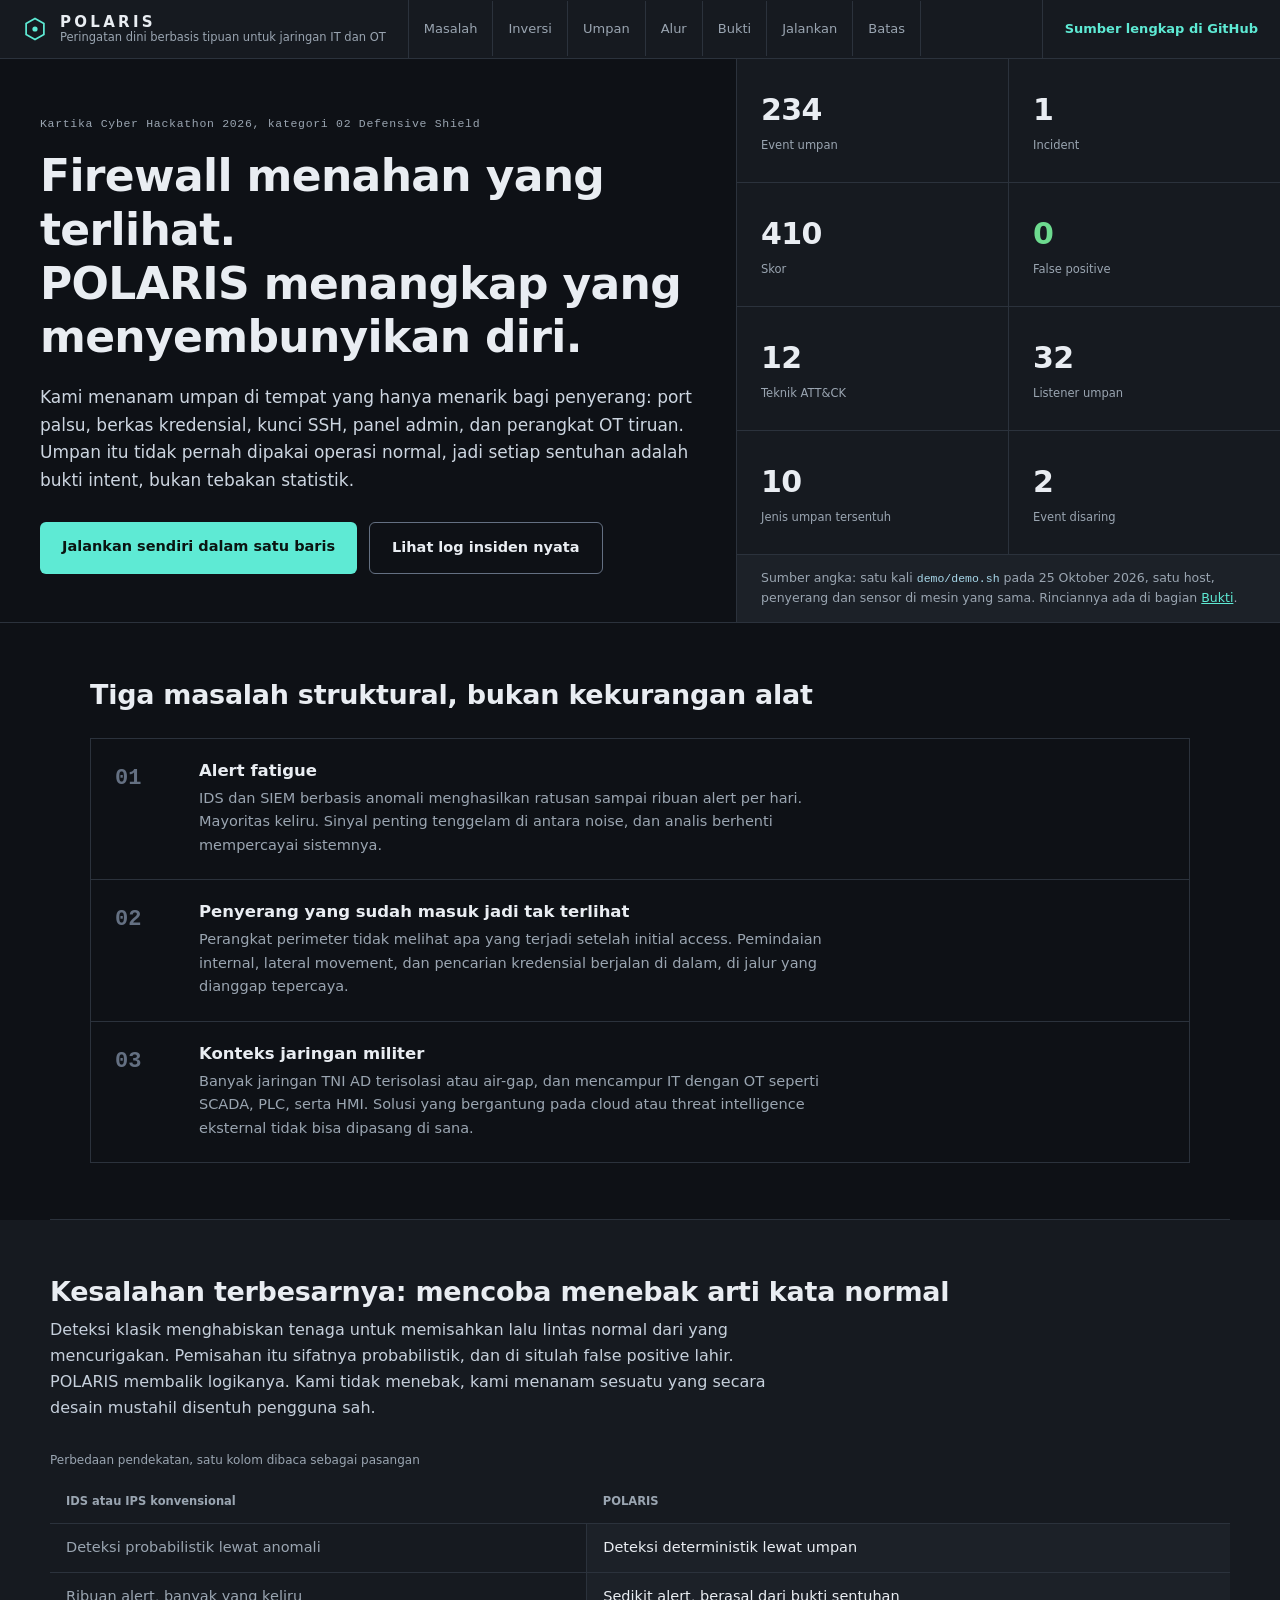
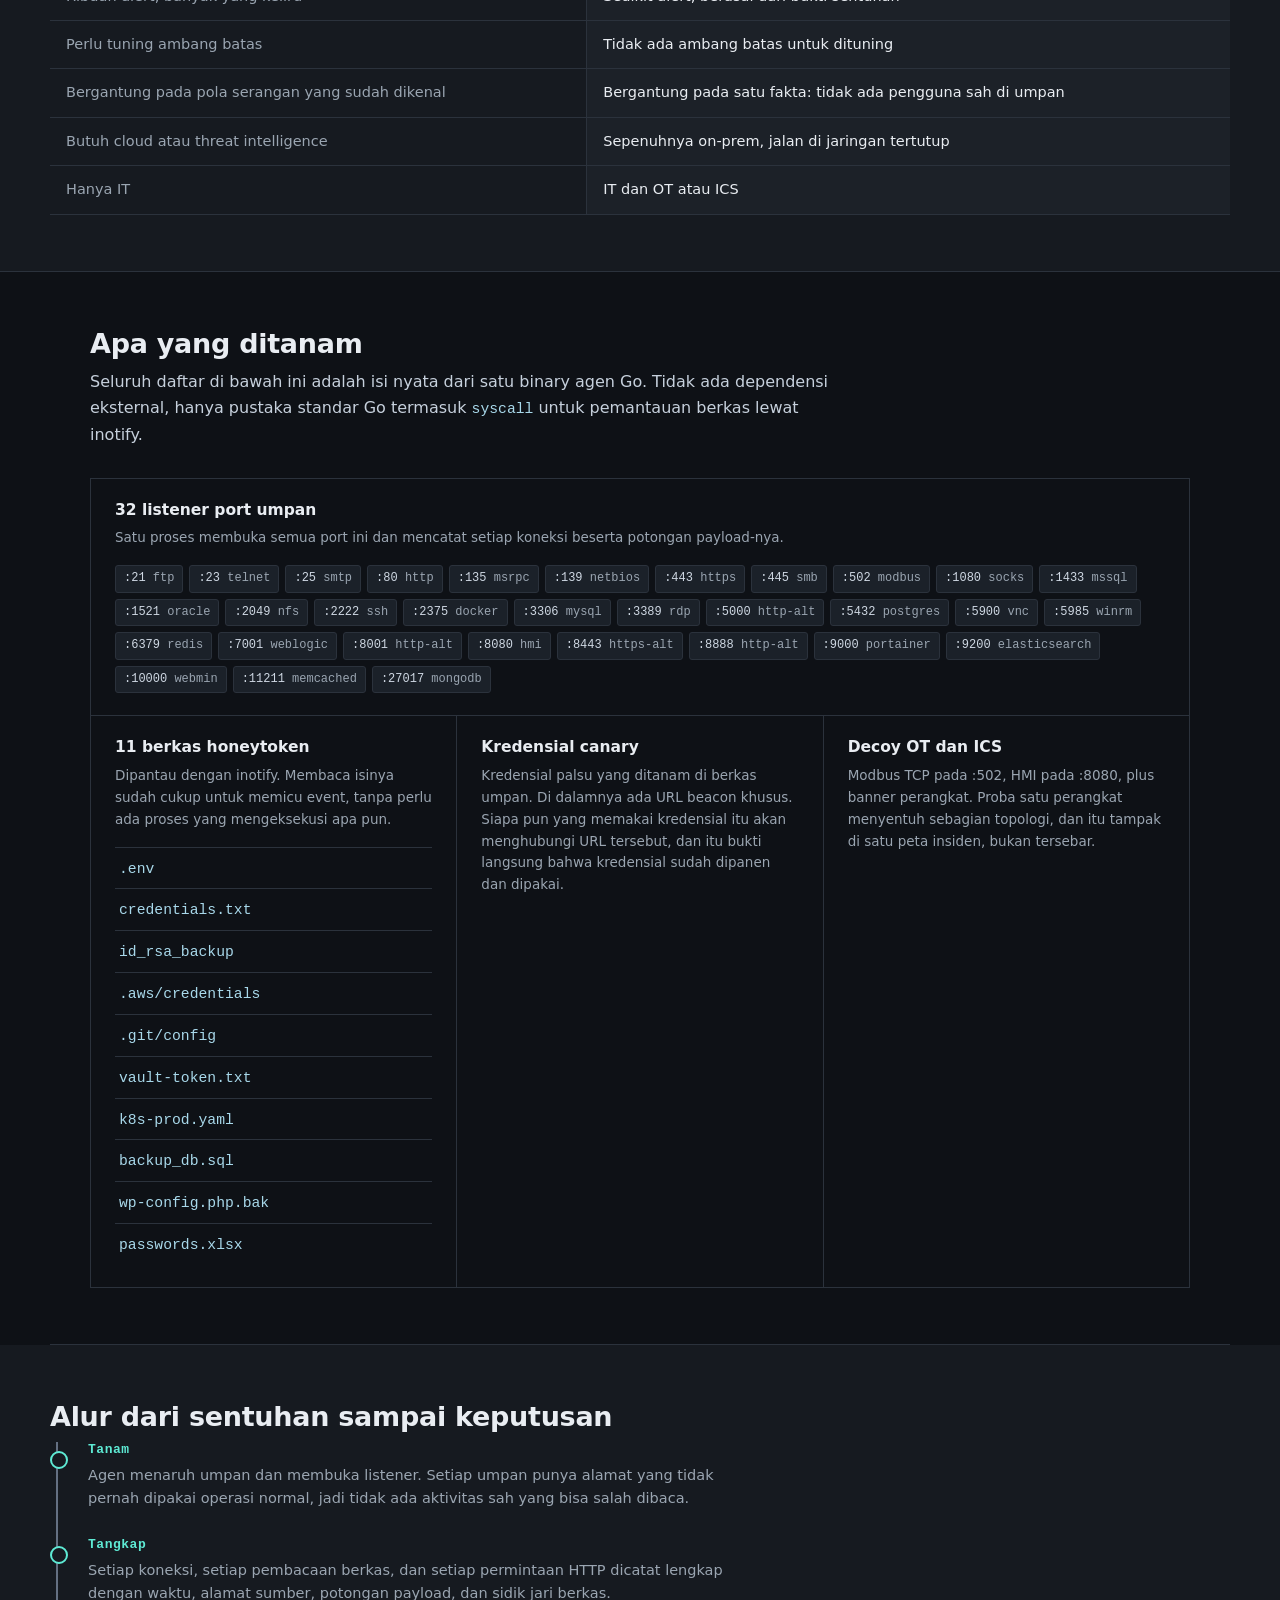
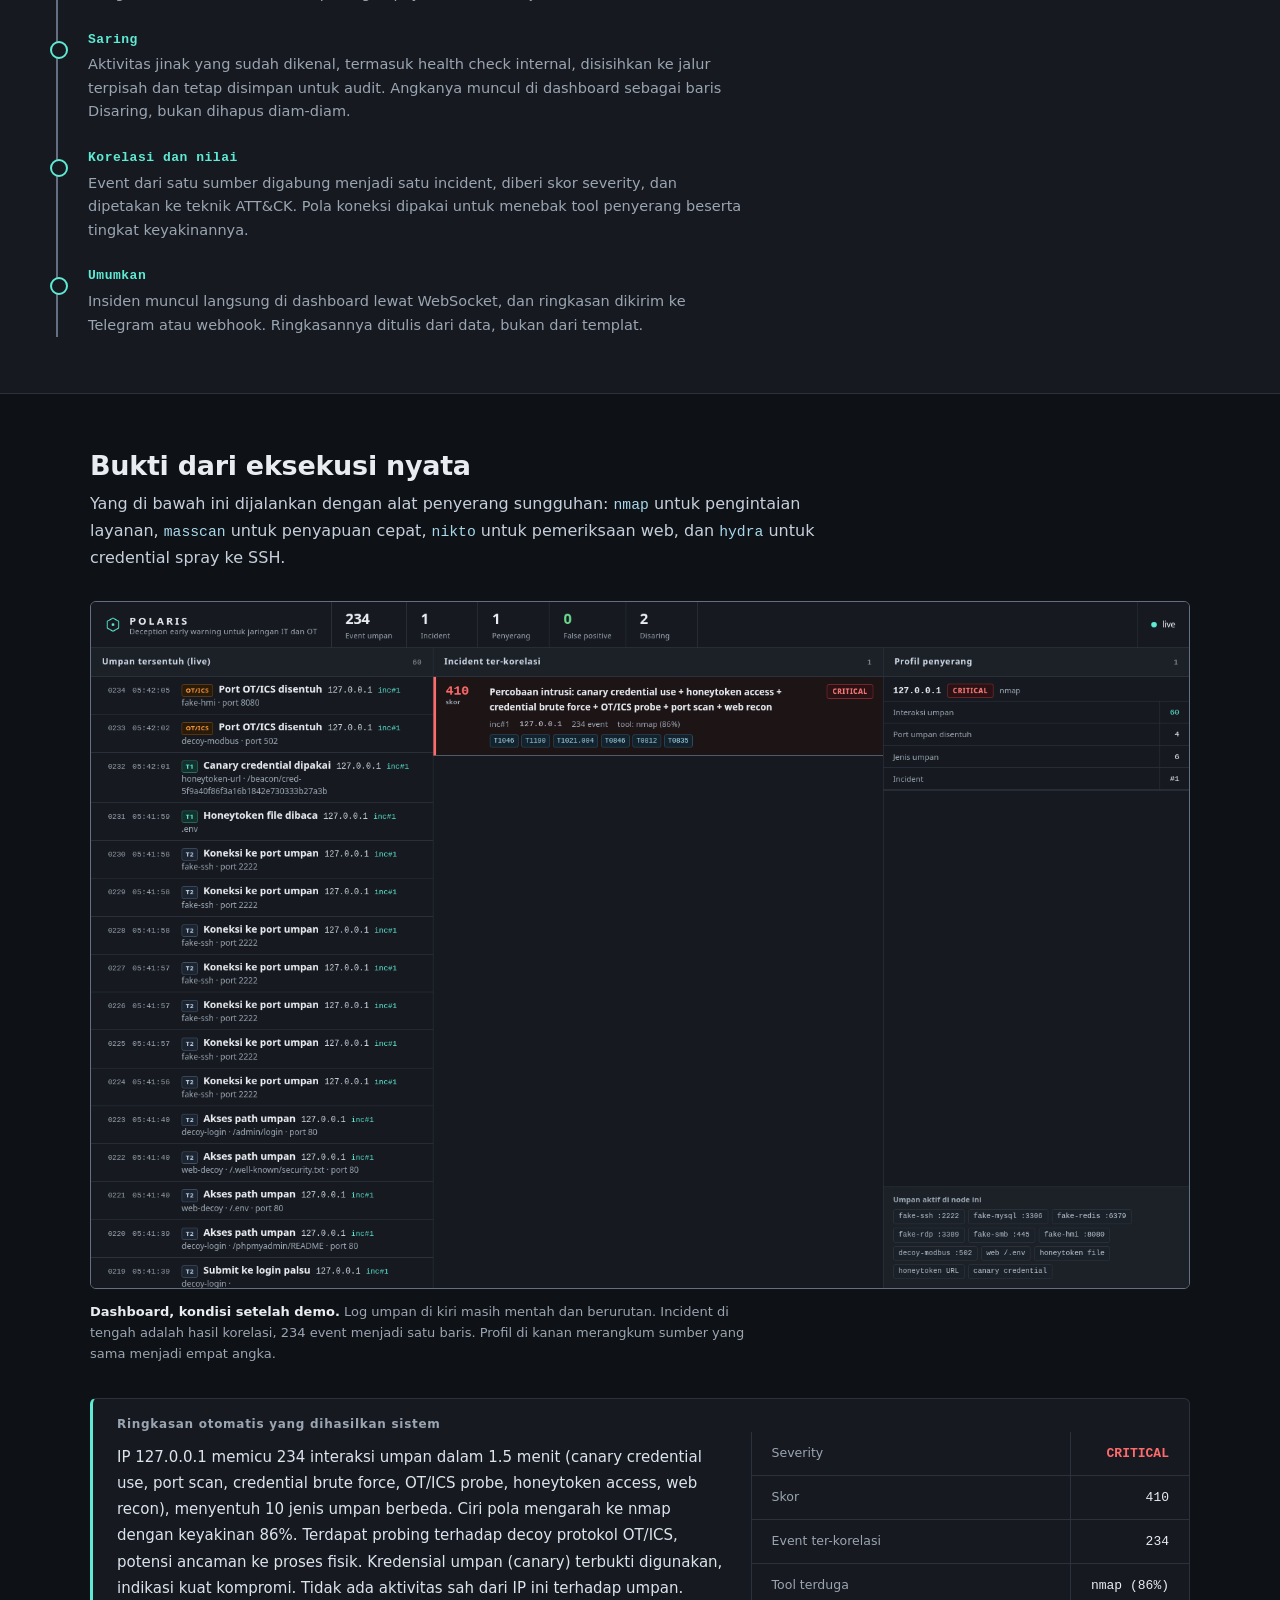
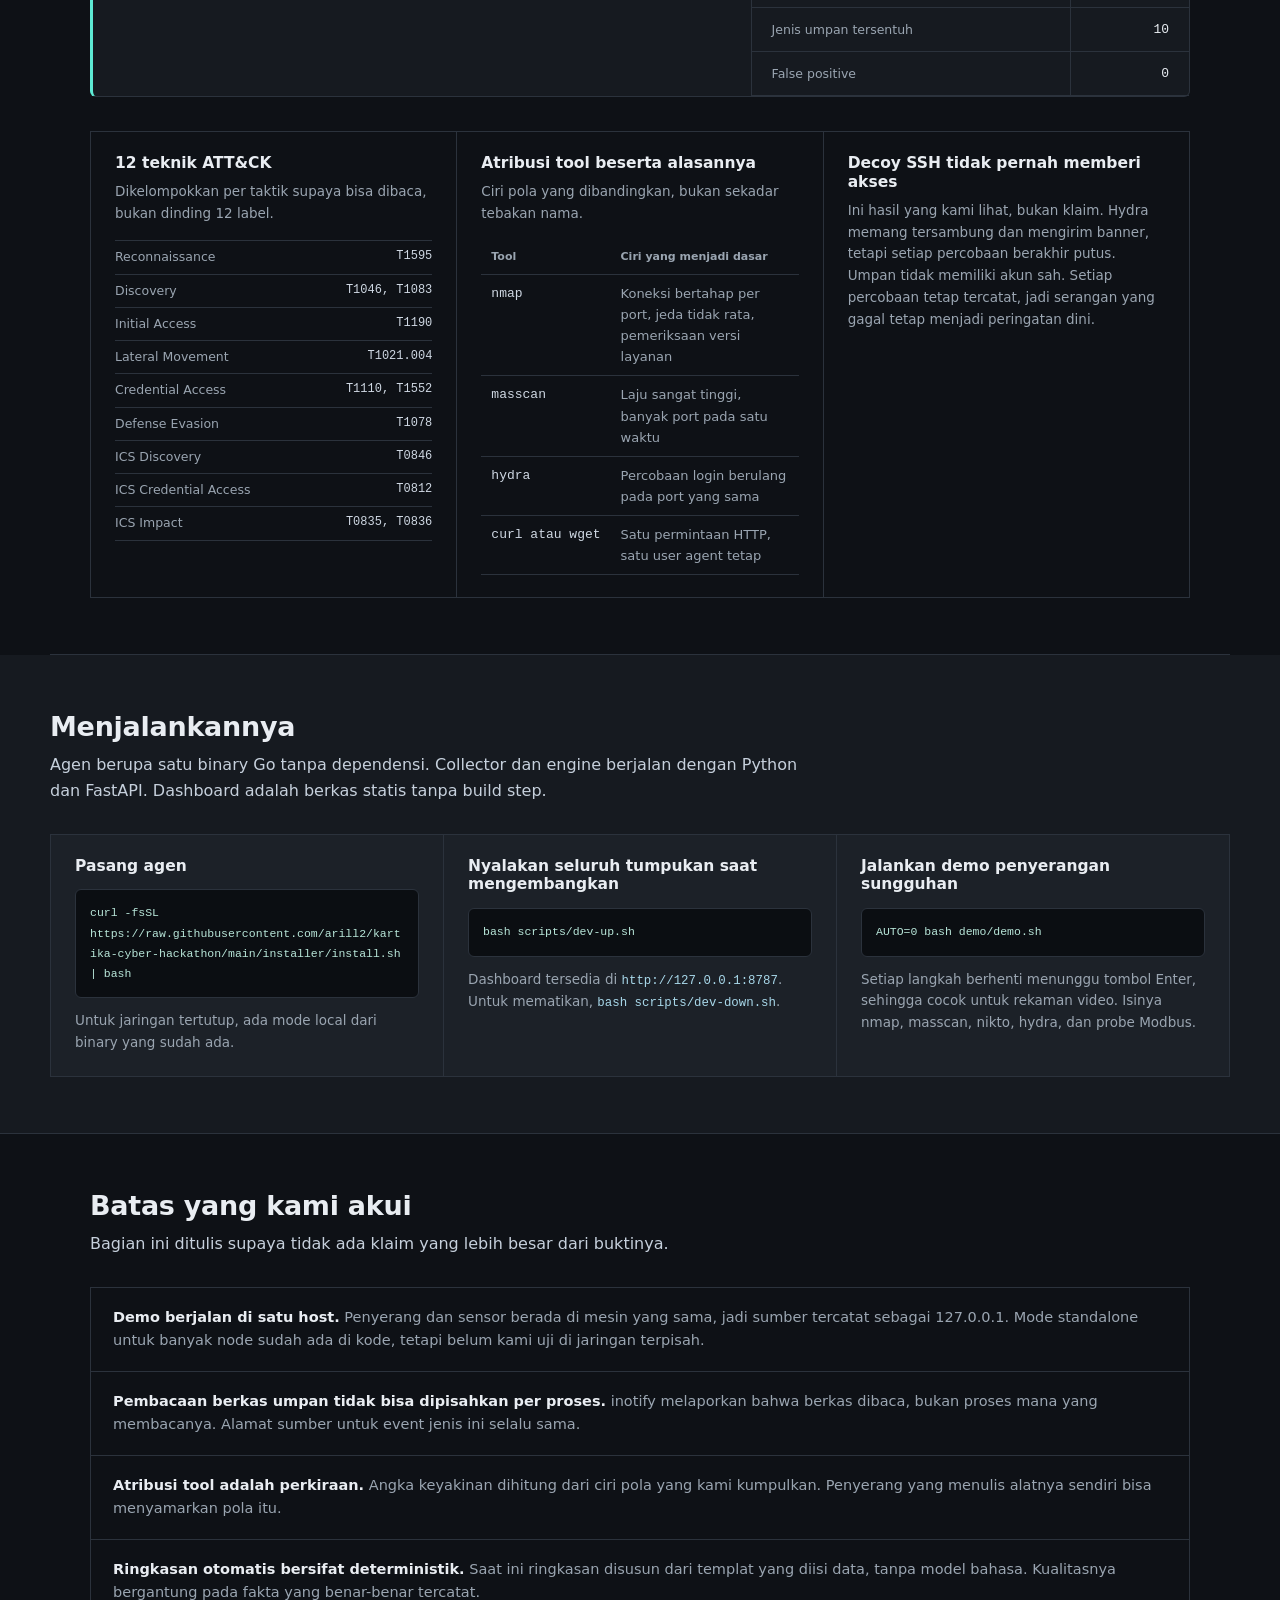
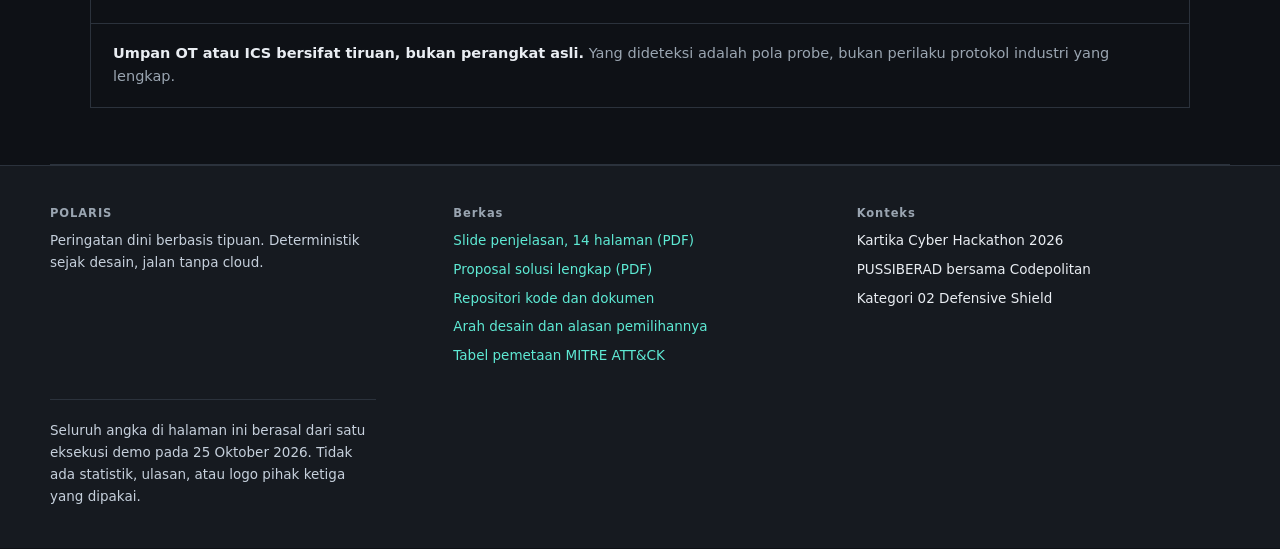
==== commit 9690dced: "pages: tambah salinan slide dan proposal" ====
--- a/index.html
+++ b/index.html
@@ -394,6 +394,8 @@
     <div class="foot-block">
       <h2>Berkas</h2>
       <ul>
+        <li><a href="files/POLARIS_Slides_Kartika_2026.pdf">Slide penjelasan, 14 halaman (PDF)</a></li>
+        <li><a href="files/POLARIS_Proposal_Kartika_2026.pdf">Proposal solusi lengkap (PDF)</a></li>
         <li><a href="https://github.com/arill2/kartika-cyber-hackathon">Repositori kode dan dokumen</a></li>
         <li><a href="https://github.com/arill2/kartika-cyber-hackathon/blob/main/DESIGN.md">Arah desain dan alasan pemilihannya</a></li>
         <li><a href="https://github.com/arill2/kartika-cyber-hackathon/blob/main/docs/12-mitre-mapping.md">Tabel pemetaan MITRE ATT&amp;CK</a></li>
